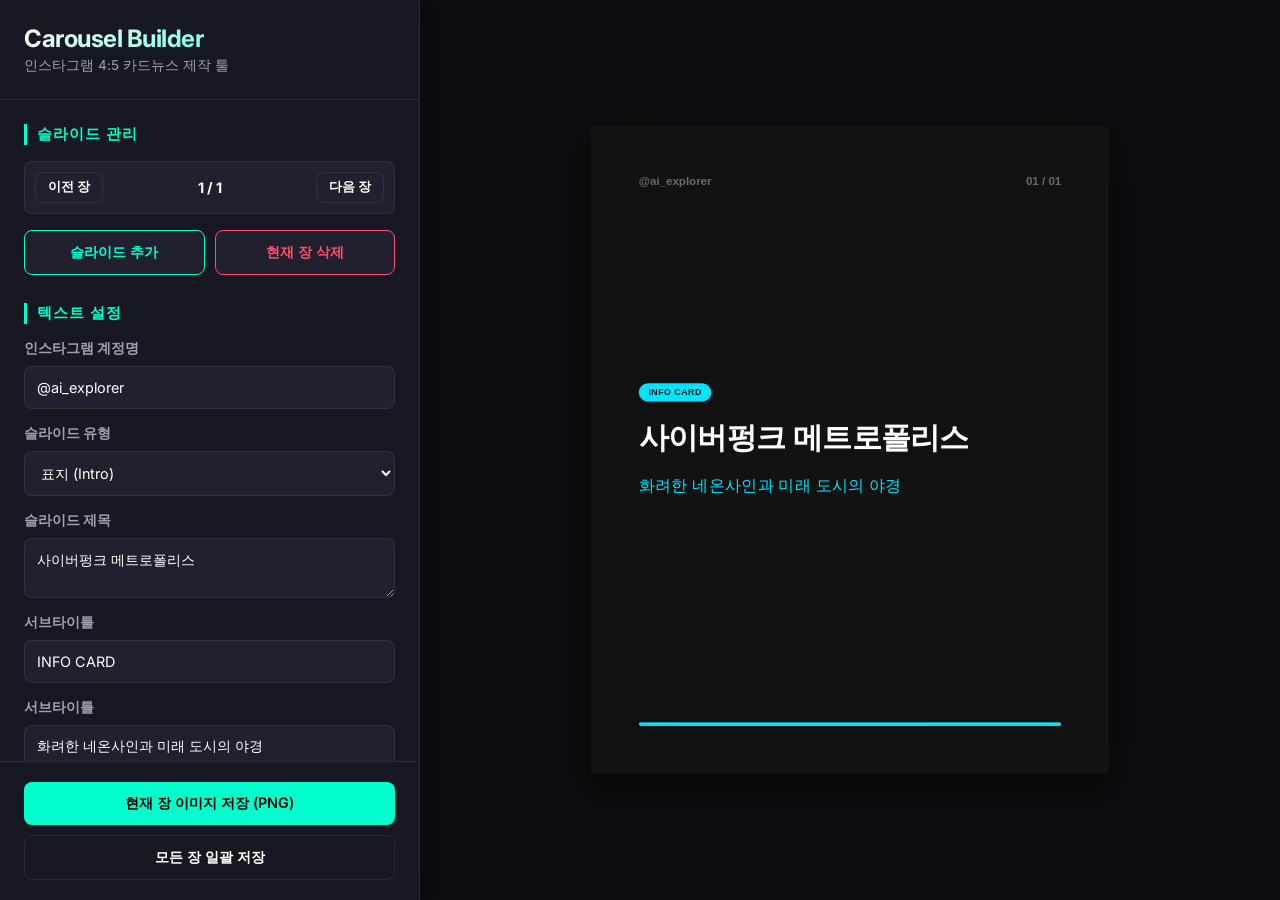
==== builder.html @ 4ca25dac "Add files via upload" ====
<!DOCTYPE html>
<html lang="ko">
<head>
  <meta charset="UTF-8">
  <meta name="viewport" content="width=device-width, initial-scale=1.0">
  <meta name="description" content="인스타그램 캐러셀 카드뉴스를 실시간으로 제작하고 이미지로 다운로드할 수 있는 전문 웹 빌더입니다.">
  <title>인스타그램 4:5 캐러셀 빌더</title>
  <!-- Google Fonts & Pretendard 폰트 불러오기 (한글/영문 고품질 폰트셋) -->
  <link rel="stylesheet" as="style" crossorigin href="https://cdn.jsdelivr.net/gh/orioncactus/pretendard@v1.3.9/dist/web/static/pretendard.min.css" />
  <link href="https://fonts.googleapis.com/css2?family=Inter:wght@300;400;600;700&family=Nanum+Myeongjo:wght@400;700;800&family=Playfair+Display:ital,wght@0,400..900;1,400..900&family=Roboto:wght@300;400;500;700&display=swap" rel="stylesheet">
  <!-- html2canvas 라이브러리 (DOM 캡처용) -->
  <script src="https://cdnjs.cloudflare.com/ajax/libs/html2canvas/1.4.1/html2canvas.min.js"></script>
  <!-- 전용 스타일시트 연결 -->
  <link rel="stylesheet" href="builder.css">
</head>
<body>
  <div class="app-layout">
    <!-- 왼쪽 조작/편집 패널 -->
    <aside class="editor-panel" aria-label="캐러셀 에디터">
      <header class="editor-header">
        <h1>Carousel Builder</h1>
        <p>인스타그램 4:5 카드뉴스 제작 툴</p>
      </header>

      <div class="editor-scroll">
        <!-- 1. 슬라이드 관리 -->
        <section class="editor-section">
          <h2>슬라이드 관리</h2>
          <div class="slide-navigation">
            <button type="button" id="prevSlideBtn" class="control-btn mini-btn">이전 장</button>
            <span id="slideIndicator">1 / 1</span>
            <button type="button" id="nextSlideBtn" class="control-btn mini-btn">다음 장</button>
          </div>
          <div class="slide-actions">
            <button type="button" id="addSlideBtn" class="control-btn action-btn">슬라이드 추가</button>
            <button type="button" id="deleteSlideBtn" class="control-btn delete-btn">현재 장 삭제</button>
          </div>
        </section>

        <!-- 2. 텍스트 설정 -->
        <section class="editor-section">
          <h2>텍스트 설정</h2>
          <div class="form-group">
            <label for="inputInstagramId">인스타그램 계정명</label>
            <input type="text" id="inputInstagramId" value="@ai_explorer" placeholder="@username">
          </div>
          <div class="form-group">
            <label for="selectSlideType">슬라이드 유형</label>
            <select id="selectSlideType">
              <option value="intro">표지 (Intro)</option>
              <option value="body" selected>본문 (Body)</option>
              <option value="outro">아웃트로 (Outro/CTA)</option>
            </select>
          </div>
          <div class="form-group">
            <label for="inputTitle">슬라이드 제목</label>
            <textarea id="inputTitle" rows="2" placeholder="핵심 제목을 적어주세요."></textarea>
          </div>
          <div class="form-group" id="bodyContentGroup">
            <label for="inputBody1">본문 문구 1</label>
            <textarea id="inputBody1" rows="2" placeholder="첫 번째 포인트를 적어주세요."></textarea>
            <label for="inputBody2" style="margin-top: 8px;">본문 문구 2</label>
            <textarea id="inputBody2" rows="2" placeholder="두 번째 포인트를 적어주세요."></textarea>
          </div>
          <div class="form-group hidden" id="introSubGroup">
            <label for="inputBadge">배지 텍스트 (표지 전용)</label>
            <input type="text" id="inputBadge" placeholder="INFO CARD">
            <label for="inputSubtitle" style="margin-top: 8px;">서브타이틀</label>
            <input type="text" id="inputSubtitle" placeholder="간단한 부가 설명을 적어주세요.">
          </div>
        </section>

        <!-- 3. 타이포그래피 & 배치 설정 -->
        <section class="editor-section">
          <h2>텍스트 스타일 & 배치</h2>
          <div class="form-group">
            <label for="selectFontFamily">폰트 글꼴</label>
            <select id="selectFontFamily">
              <option value="'Pretendard', sans-serif" selected>Pretendard (고딕)</option>
              <option value="'Inter', sans-serif">Inter (영문 추천)</option>
              <option value="'Nanum Myeongjo', serif">나눔명조 (명조체)</option>
              <option value="'Playfair Display', serif">Playfair Display (세리프)</option>
              <option value="'Roboto', sans-serif">Roboto</option>
            </select>
          </div>
          <div class="form-group">
            <label for="selectTextAlignment">문장 정렬</label>
            <select id="selectTextAlignment">
              <option value="left" selected>왼쪽 정렬</option>
              <option value="center">중앙 정렬</option>
              <option value="right">오른쪽 정렬</option>
            </select>
          </div>
          <div class="form-group">
            <label for="selectVerticalAlignment">수직 정렬 (상하 배치)</label>
            <select id="selectVerticalAlignment">
              <option value="flex-start">상단 배치</option>
              <option value="center" selected>중앙 배치</option>
              <option value="flex-end">하단 배치</option>
            </select>
          </div>
          <div class="form-group">
            <label for="selectContentBox">텍스트 박스 스타일</label>
            <select id="selectContentBox">
              <option value="none" selected>박스 없음 (기본)</option>
              <option value="glass">글래스모피즘 박스 적용</option>
            </select>
          </div>
          <div class="slider-group">
            <label for="inputTitleSize">제목 크기</label>
            <input type="range" id="inputTitleSize" min="30" max="100" value="48">
          </div>
          <div class="slider-group">
            <label for="inputBodySize">본문 크기</label>
            <input type="range" id="inputBodySize" min="16" max="60" value="34">
          </div>
          <div class="slider-group">
            <label for="inputContentOffsetY">상하 미세 위치</label>
            <input type="range" id="inputContentOffsetY" min="-250" max="250" value="0">
          </div>
        </section>

        <!-- 4. 디자인 테마 -->
          <div class="theme-grid">
            <button type="button" class="theme-btn active" data-theme="dark">Dark</button>
            <button type="button" class="theme-btn" data-theme="light">Light</button>
            <button type="button" class="theme-btn" data-theme="cyberpunk">Cyberpunk</button>
            <button type="button" class="theme-btn" data-theme="warm">Warm</button>
          </div>
        </section>

        <!-- 4. 이미지 및 로고 업로드 -->
        <section class="editor-section">
          <h2>미디어 리소스</h2>
          <div class="form-group">
            <label>배경 이미지 등록</label>
            <div class="file-dropzone" id="bgDropzone">
              <p>클릭하여 배경 이미지 첨부 (PNG/JPG)</p>
              <input type="file" id="bgFileInput" accept="image/*" class="hidden">
            </div>
            <!-- 배경 크기 및 위치 조정 도구 -->
            <div class="image-adjustments hidden" id="bgAdjustments">
              <div class="slider-group">
                <label for="bgScale">배경 크기</label>
                <input type="range" id="bgScale" min="100" max="250" value="100">
              </div>
              <div class="slider-group">
                <label for="bgOpacity">배경 투명도</label>
                <input type="range" id="bgOpacity" min="0" max="100" value="100">
              </div>
              <div class="slider-group">
                <label for="bgPositionX">가로 위치</label>
                <input type="range" id="bgPositionX" min="-100" max="100" value="0">
              </div>
              <div class="slider-group">
                <label for="bgPositionY">세로 위치</label>
                <input type="range" id="bgPositionY" min="-100" max="100" value="0">
              </div>
              <div class="slider-group" style="margin-top: 6px; border-top: 1px solid rgba(255,255,255,0.05); padding-top: 6px;">
                <label for="inputMatteColor">색상 매트</label>
                <input type="color" id="inputMatteColor" value="#000000" style="width:50px; height:28px; padding:0; border:none; cursor:pointer;">
              </div>
              <div class="slider-group">
                <label for="inputMatteOpacity">매트 투명도</label>
                <input type="range" id="inputMatteOpacity" min="0" max="100" value="0">
              </div>
              <button type="button" id="resetBgBtn" class="control-btn mini-btn">배경 리셋</button>
            </div>
          </div>

          <div class="form-group">
            <label>로고 이미지 등록</label>
            <div class="file-dropzone" id="logoDropzone">
              <p>클릭하여 브랜드 로고 첨부 (PNG 추천)</p>
              <input type="file" id="logoFileInput" accept="image/*" class="hidden">
            </div>
            <!-- 로고 크기 및 투명도 조정 도구 -->
            <div class="image-adjustments hidden" id="logoAdjustments">
              <div class="slider-group">
                <label for="logoScale">로고 크기</label>
                <input type="range" id="logoScale" min="30" max="150" value="70">
              </div>
              <div class="slider-group">
                <label for="logoOpacity">로고 투명도</label>
                <input type="range" id="logoOpacity" min="10" max="100" value="100">
              </div>
              <button type="button" id="resetLogoBtn" class="control-btn mini-btn">로고 제거</button>
            </div>
          </div>
        </section>
      </div>

      <!-- 저장 버튼 고정 영역 -->
      <footer class="editor-footer">
        <button type="button" id="downloadCurrentBtn" class="control-btn download-btn">현재 장 이미지 저장 (PNG)</button>
        <button type="button" id="downloadAllBtn" class="control-btn download-all-btn">모든 장 일괄 저장</button>
      </footer>
    </aside>

    <!-- 오른쪽 프리뷰 영역 -->
    <main class="preview-panel" aria-label="카드뉴스 프리뷰">
      <div class="preview-scale-wrapper">
        <!-- 인스타그램 4:5 규격 원본 카드 (1080x1350 고정 해상도로 html2canvas가 읽을 대상) -->
        <article class="carousel-card-export" id="captureCard">
          
          <!-- 카드뉴스 내부 배경 (업로드된 이미지 로드) -->
          <div class="card-bg" id="cardBgElement"></div>
          
          <!-- 색상 매트 오버레이 레이어 (신규) -->
          <div class="card-overlay" id="cardOverlayElement"></div>
          
          <!-- 상단 메타 영역 -->
          <header class="card-header">
            <span class="card-id" id="cardInstagramId">@ai_explorer</span>
            <span class="card-page" id="cardPageIndicator">01 / 01</span>
          </header>

          <!-- 중앙 메인 콘텐츠 영역 -->
          <div class="card-body">
            <!-- 1. 표지형 슬라이드 (Intro) -->
            <div class="slide-type-intro hidden" id="cardIntroView">
              <span class="card-badge">INFO CARD</span>
              <h2 class="card-title-intro" id="cardIntroTitle">메인 제목을 입력하세요</h2>
              <p class="card-subtitle" id="cardIntroSubtitle">이 카드를 넘기면 얻게 될 혜택이나 요약 기술</p>
            </div>

            <!-- 2. 본문형 슬라이드 (Body) -->
            <div class="slide-type-body" id="cardBodyView">
              <h2 class="card-title-body" id="cardBodyTitle">01. 핵심 개념/행동</h2>
              <ul class="card-content-list">
                <li id="cardBodyPoint1">
                  <span class="bullet"></span>
                  <span class="point-text">첫 번째 상세 내용을 에디터에 적어주세요.</span>
                </li>
                <li id="cardBodyPoint2">
                  <span class="bullet"></span>
                  <span class="point-text">두 번째 유용한 팁이나 데이터를 추가하세요.</span>
                </li>
              </ul>
            </div>

            <!-- 3. 결론형 슬라이드 (Outro) -->
            <div class="slide-type-outro hidden" id="cardOutroView">
              <h2 class="card-title-outro" id="cardOutroTitle">도움이 되셨나요?</h2>
              <p class="card-subtitle-outro" id="cardOutroSubtitle">좋아요와 저장으로 나중에 다시 확인하세요!</p>
              <div class="card-cta-btn">
                <span id="cardCtaText">이 정보 저장하기</span>
              </div>
            </div>
          </div>

          <!-- 로고 마크 배치 레이어 (사용자가 업로드 시 동적으로 이미지 소스 추가) -->
          <div class="card-logo-layer" id="cardLogoContainer">
            <img src="" alt="Brand Logo" class="hidden" id="cardLogoElement">
          </div>

          <!-- 하단 네비게이션 프로그레스 바 -->
          <footer class="card-footer">
            <div class="card-progress-bar">
              <div class="card-progress-fill" id="cardProgressFill" style="width: 100%;"></div>
            </div>
          </footer>

        </article>
      </div>
    </main>
  </div>

  <!-- 전용 스크립트 연결 -->
  <script src="builder.js"></script>
</body>
</html>
---- builder.css ----
/* 글로벌 다크 스타일 정의 */
:root {
  --bg-app: #0e0e12;
  --bg-panel: #181822;
  --bg-card: #20202e;
  --border-color: rgba(255, 255, 255, 0.08);
  --text-main: #ffffff;
  --text-muted: #a0a0b0;
  --accent: #00ffcc; /* 네온 민트 */
  --accent-hover: #00e5bb;
  --danger: #ff4d6d;
  --panel-width: 420px;
}

* {
  margin: 0;
  padding: 0;
  box-sizing: border-box;
}

body {
  background-color: var(--bg-app);
  color: var(--text-main);
  font-family: 'Pretendard', 'Inter', sans-serif;
  height: 100vh;
  overflow: hidden;
}

/* 전체 앱 레이아웃 */
.app-layout {
  display: flex;
  width: 100%;
  height: 100vh;
}

/* 1. 에디터 패널 (좌측) */
.editor-panel {
  width: var(--panel-width);
  height: 100%;
  background-color: var(--bg-panel);
  border-right: 1px solid var(--border-color);
  display: flex;
  flex-direction: column;
  flex-shrink: 0;
  z-index: 10;
  box-shadow: 10px 0 30px rgba(0, 0, 0, 0.3);
}

.editor-header {
  padding: 24px;
  border-bottom: 1px solid var(--border-color);
}

.editor-header h1 {
  font-size: 1.5rem;
  font-weight: 700;
  letter-spacing: -0.5px;
  background: linear-gradient(135deg, #fff 0%, var(--accent) 100%);
  -webkit-background-clip: text;
  -webkit-text-fill-color: transparent;
}

.editor-header p {
  font-size: 0.85rem;
  color: var(--text-muted);
  margin-top: 4px;
}

/* 에디터 내부 스크롤 영역 */
.editor-scroll {
  flex: 1;
  overflow-y: auto;
  padding: 24px;
  display: flex;
  flex-direction: column;
  gap: 28px;
}

/* 에디터 세션별 공통 스타일 */
.editor-section {
  display: flex;
  flex-direction: column;
  gap: 16px;
}

.editor-section h2 {
  font-size: 0.95rem;
  font-weight: 600;
  text-transform: uppercase;
  letter-spacing: 1px;
  color: var(--accent);
  border-left: 3px solid var(--accent);
  padding-left: 10px;
}

/* 폼 요소 스타일 */
.form-group {
  display: flex;
  flex-direction: column;
  gap: 8px;
}

.form-group label {
  font-size: 0.85rem;
  font-weight: 600;
  color: var(--text-muted);
}

.form-group input[type="text"],
.form-group select,
.form-group textarea {
  width: 100%;
  background-color: var(--bg-card);
  border: 1px solid var(--border-color);
  border-radius: 8px;
  color: #fff;
  padding: 12px;
  font-family: inherit;
  font-size: 0.9rem;
  outline: none;
  transition: border-color 0.2s ease, box-shadow 0.2s ease;
}

.form-group input[type="text"]:focus,
.form-group select:focus,
.form-group textarea:focus {
  border-color: var(--accent);
  box-shadow: 0 0 8px rgba(0, 255, 204, 0.15);
}

.form-group textarea {
  resize: vertical;
}

.hidden {
  display: none !important;
}

/* 슬라이드 네비게이션 제어기 */
.slide-navigation {
  display: flex;
  align-items: center;
  justify-content: space-between;
  background-color: var(--bg-card);
  padding: 10px;
  border-radius: 8px;
  border: 1px solid var(--border-color);
}

#slideIndicator {
  font-size: 0.9rem;
  font-weight: 700;
  color: #fff;
}

.slide-actions {
  display: grid;
  grid-template-columns: 1fr 1fr;
  gap: 10px;
}

/* 공통 컨트롤 버튼 */
.control-btn {
  background-color: var(--bg-card);
  border: 1px solid var(--border-color);
  color: #fff;
  border-radius: 8px;
  padding: 12px;
  font-family: inherit;
  font-size: 0.9rem;
  font-weight: 600;
  cursor: pointer;
  transition: all 0.2s ease;
  outline: none;
  display: flex;
  align-items: center;
  justify-content: center;
}

.control-btn:hover {
  background-color: rgba(255, 255, 255, 0.05);
}

.mini-btn {
  padding: 6px 12px;
  font-size: 0.8rem;
}

.action-btn {
  border-color: var(--accent);
  color: var(--accent);
}

.action-btn:hover {
  background-color: rgba(0, 255, 204, 0.08);
}

.delete-btn {
  border-color: var(--danger);
  color: var(--danger);
}

.delete-btn:hover {
  background-color: rgba(255, 77, 109, 0.08);
}

/* 테마 선택 그리드 */
.theme-grid {
  display: grid;
  grid-template-columns: repeat(2, 1fr);
  gap: 10px;
}

.theme-btn {
  background-color: var(--bg-card);
  border: 1px solid var(--border-color);
  color: var(--text-muted);
  border-radius: 8px;
  padding: 12px;
  font-size: 0.85rem;
  font-weight: 600;
  cursor: pointer;
  transition: all 0.2s ease;
}

.theme-btn:hover {
  color: #fff;
  background-color: rgba(255, 255, 255, 0.05);
}

.theme-btn.active {
  border-color: var(--accent);
  color: var(--accent);
  background-color: rgba(0, 255, 204, 0.05);
}

/* 미디어 드롭존 파일 선택기 */
.file-dropzone {
  border: 2px dashed rgba(255, 255, 255, 0.15);
  border-radius: 8px;
  padding: 20px;
  text-align: center;
  cursor: pointer;
  transition: all 0.2s ease;
  background-color: rgba(255, 255, 255, 0.01);
}

.file-dropzone p {
  font-size: 0.8rem;
  color: var(--text-muted);
  line-height: 1.4;
}

.file-dropzone:hover {
  border-color: var(--accent);
  background-color: rgba(0, 255, 204, 0.02);
}

.file-dropzone.dragover {
  border-color: var(--accent);
  background-color: rgba(0, 255, 204, 0.06);
}

/* 이미지 위치/비율 수동 조절 영역 */
.image-adjustments {
  background-color: rgba(255, 255, 255, 0.02);
  padding: 12px;
  border-radius: 8px;
  border: 1px solid var(--border-color);
  display: flex;
  flex-direction: column;
  gap: 12px;
  margin-top: 8px;
}

.slider-group {
  display: flex;
  align-items: center;
  justify-content: space-between;
  gap: 10px;
}

.slider-group label {
  font-size: 0.75rem;
  width: 60px;
  flex-shrink: 0;
}

.slider-group input[type="range"] {
  flex: 1;
  accent-color: var(--accent);
  cursor: pointer;
}

/* 에디터 하단 버튼 고정 패널 */
.editor-footer {
  padding: 20px 24px;
  border-top: 1px solid var(--border-color);
  background-color: var(--bg-panel);
  display: flex;
  flex-direction: column;
  gap: 10px;
}

.download-btn {
  background-color: var(--accent);
  color: #000;
  border: none;
}

.download-btn:hover {
  background-color: var(--accent-hover);
  box-shadow: 0 4px 15px rgba(0, 255, 204, 0.3);
}

.download-all-btn {
  background-color: transparent;
  border: 1px solid var(--border-color);
  color: #fff;
}

.download-all-btn:hover {
  background-color: rgba(255, 255, 255, 0.05);
}


/* 2. 프리뷰 패널 (우측) */
.preview-panel {
  flex: 1;
  height: 100%;
  display: flex;
  align-items: center;
  justify-content: center;
  background-color: var(--bg-app);
  position: relative;
  overflow: auto;
}

/* 프리뷰 축소 래퍼 (실제 1080x1350 카드를 화면 크기에 맞춰 scale 다운) */
.preview-scale-wrapper {
  transform: scale(0.48); /* 화면 규격에 맞춰 비율 축소 */
  transform-origin: center center;
  width: 1080px;
  height: 1350px;
  flex-shrink: 0;
  display: flex;
  align-items: center;
  justify-content: center;
}

/* 인스타그램 내보내기용 원본 카드 (1080x1350) */
.carousel-card-export {
  position: relative;
  width: 1080px;
  height: 1350px;
  background-color: #121212;
  overflow: hidden;
  display: flex;
  flex-direction: column;
  justify-content: space-between;
  padding: 100px;
  box-shadow: 0 30px 80px rgba(0, 0, 0, 0.6);
  z-index: 1;
}

/* 업로드 배경 이미지 처리 */
.card-bg {
  position: absolute;
  top: 0;
  left: 0;
  width: 100%;
  height: 100%;
  background-size: cover;
  background-position: center;
  z-index: -1;
  transition: transform 0.1s ease;
}

/* 상단 메타 영역 */
.card-header {
  display: flex;
  justify-content: space-between;
  align-items: center;
  width: 100%;
  z-index: 5;
}

.card-id {
  font-size: 1.5rem;
  font-weight: 600;
  opacity: 0.75;
}

.card-page {
  font-size: 1.5rem;
  font-weight: 600;
  opacity: 0.75;
}

/* 중앙 콘텐츠 컨테이너 */
.card-body {
  flex: 1;
  display: flex;
  flex-direction: column;
  justify-content: center;
  width: 100%;
  z-index: 5;
  margin: 60px 0;
}

/* 1. 표지 (Intro) */
.slide-type-intro {
  display: flex;
  flex-direction: column;
  align-items: flex-start;
  gap: 36px;
}

.card-badge {
  display: inline-block;
  padding: 8px 20px;
  border-radius: 40px;
  font-size: 1.15rem;
  font-weight: 700;
  letter-spacing: 1px;
}

.card-title-intro {
  font-size: 4rem;
  font-weight: 800;
  line-height: 1.25;
  letter-spacing: -1px;
  word-break: keep-all;
}

.card-subtitle {
  font-size: 1.8rem;
  font-weight: 500;
  line-height: 1.5;
  word-break: keep-all;
}

/* 2. 본문 (Body) */
.slide-type-body {
  display: flex;
  flex-direction: column;
  gap: 60px;
}

.card-title-body {
  font-size: 3rem;
  font-weight: 800;
  line-height: 1.2;
  word-break: keep-all;
}

.card-content-list {
  list-style: none;
  display: flex;
  flex-direction: column;
  gap: 40px;
}

.card-content-list li {
  display: flex;
  align-items: flex-start;
  gap: 24px;
}

.card-content-list li .bullet {
  width: 16px;
  height: 16px;
  border-radius: 4px;
  margin-top: 14px;
  flex-shrink: 0;
}

.card-content-list li .point-text {
  font-size: 2.1rem;
  line-height: 1.55;
  font-weight: 500;
  word-break: keep-all;
}

/* 3. 결론 (Outro) */
.slide-type-outro {
  display: flex;
  flex-direction: column;
  align-items: flex-start;
  gap: 36px;
}

.card-title-outro {
  font-size: 4rem;
  font-weight: 800;
  line-height: 1.25;
}

.card-subtitle-outro {
  font-size: 2.2rem;
  font-weight: 500;
  line-height: 1.5;
}

.card-cta-btn {
  display: inline-flex;
  align-items: center;
  justify-content: center;
  padding: 24px 50px;
  border-radius: 12px;
  font-size: 1.7rem;
  font-weight: 700;
  margin-top: 40px;
  border-width: 3px;
  border-style: solid;
}

/* 하단 프로그레스 바 */
.card-footer {
  width: 100%;
  z-index: 5;
}

.card-progress-bar {
  width: 100%;
  height: 8px;
  border-radius: 4px;
  overflow: hidden;
}

.card-progress-fill {
  height: 100%;
  border-radius: 4px;
  transition: width 0.3s ease;
}

/* 브랜드 로고 레이어 */
.card-logo-layer {
  position: absolute;
  bottom: 120px;
  right: 100px;
  z-index: 10;
}

.card-logo-layer img {
  max-width: 150px;
  max-height: 80px;
  object-fit: contain;
  transition: all 0.2s ease;
}


/* ==========================================================================
   디자인 테마별 상세 색상 매칭 (인스타그램 카드뉴스 원본 적용)
   ========================================================================== */

/* 1. DARK THEME */
.carousel-card-export[data-theme="dark"] {
  background-color: #121212;
}
.carousel-card-export[data-theme="dark"] .card-id,
.carousel-card-export[data-theme="dark"] .card-page {
  color: #888888;
}
.carousel-card-export[data-theme="dark"] .card-title-intro,
.carousel-card-export[data-theme="dark"] .card-title-body,
.carousel-card-export[data-theme="dark"] .card-title-outro,
.carousel-card-export[data-theme="dark"] .point-text,
.carousel-card-export[data-theme="dark"] .card-subtitle-outro {
  color: #ffffff;
}
.carousel-card-export[data-theme="dark"] .card-badge {
  background-color: #00E5FF;
  color: #121212;
}
.carousel-card-export[data-theme="dark"] .card-subtitle {
  color: #00E5FF;
}
.carousel-card-export[data-theme="dark"] .bullet {
  background-color: #00E5FF;
}
.carousel-card-export[data-theme="dark"] .card-cta-btn {
  border-color: #00E5FF;
  color: #ffffff;
}
.carousel-card-export[data-theme="dark"] .card-progress-bar {
  background-color: #333333;
}
.carousel-card-export[data-theme="dark"] .card-progress-fill {
  background-color: #00E5FF;
}

/* 2. LIGHT THEME */
.carousel-card-export[data-theme="light"] {
  background-color: #F8F9FA;
}
.carousel-card-export[data-theme="light"] .card-id,
.carousel-card-export[data-theme="light"] .card-page {
  color: #757575;
}
.carousel-card-export[data-theme="light"] .card-title-intro,
.carousel-card-export[data-theme="light"] .card-title-body,
.carousel-card-export[data-theme="light"] .card-title-outro,
.carousel-card-export[data-theme="light"] .point-text,
.carousel-card-export[data-theme="light"] .card-subtitle-outro {
  color: #1A1A1A;
}
.carousel-card-export[data-theme="light"] .card-badge {
  background-color: #6C5CE7;
  color: #ffffff;
}
.carousel-card-export[data-theme="light"] .card-subtitle {
  color: #6C5CE7;
}
.carousel-card-export[data-theme="light"] .bullet {
  background-color: #6C5CE7;
}
.carousel-card-export[data-theme="light"] .card-cta-btn {
  border-color: #6C5CE7;
  color: #1A1A1A;
}
.carousel-card-export[data-theme="light"] .card-progress-bar {
  background-color: #E0E0E0;
}
.carousel-card-export[data-theme="light"] .card-progress-fill {
  background-color: #6C5CE7;
}

/* 3. CYBERPUNK THEME */
.carousel-card-export[data-theme="cyberpunk"] {
  background-color: #0F0C1B;
}
.carousel-card-export[data-theme="cyberpunk"] .card-id,
.carousel-card-export[data-theme="cyberpunk"] .card-page {
  color: #6F6C85;
}
.carousel-card-export[data-theme="cyberpunk"] .card-title-intro,
.carousel-card-export[data-theme="cyberpunk"] .card-title-body,
.carousel-card-export[data-theme="cyberpunk"] .card-title-outro,
.carousel-card-export[data-theme="cyberpunk"] .point-text,
.carousel-card-export[data-theme="cyberpunk"] .card-subtitle-outro {
  color: #00FFCC;
}
.carousel-card-export[data-theme="cyberpunk"] .card-badge {
  background-color: #FF007F;
  color: #0F0C1B;
}
.carousel-card-export[data-theme="cyberpunk"] .card-subtitle {
  color: #FF007F;
}
.carousel-card-export[data-theme="cyberpunk"] .bullet {
  background-color: #FF007F;
}
.carousel-card-export[data-theme="cyberpunk"] .card-cta-btn {
  border-color: #FF007F;
  color: #00FFCC;
}
.carousel-card-export[data-theme="cyberpunk"] .card-progress-bar {
  background-color: #252131;
}
.carousel-card-export[data-theme="cyberpunk"] .card-progress-fill {
  background-color: #FF007F;
}

/* 4. WARM THEME */
.carousel-card-export[data-theme="warm"] {
  background-color: #FAF5EF;
}
.carousel-card-export[data-theme="warm"] .card-id,
.carousel-card-export[data-theme="warm"] .card-page {
  color: #8A817C;
}
.carousel-card-export[data-theme="warm"] .card-title-intro,
.carousel-card-export[data-theme="warm"] .card-title-body,
.carousel-card-export[data-theme="warm"] .card-title-outro,
.carousel-card-export[data-theme="warm"] .point-text,
.carousel-card-export[data-theme="warm"] .card-subtitle-outro {
  color: #2D3436;
}
.carousel-card-export[data-theme="warm"] .card-badge {
  background-color: #E17055;
  color: #ffffff;
}
.carousel-card-export[data-theme="warm"] .card-subtitle {
  color: #E17055;
}
.carousel-card-export[data-theme="warm"] .bullet {
  background-color: #E17055;
}
.carousel-card-export[data-theme="warm"] .card-cta-btn {
  border-color: #E17055;
  color: #2D3436;
}
.carousel-card-export[data-theme="warm"] .card-progress-bar {
  background-color: #E6DFD5;
}
.carousel-card-export[data-theme="warm"] .card-progress-fill {
  background-color: #E17055;
}


/* ==========================================================================
   에디터 스크롤바 디자인 및 반응형 브라우저 처리
   ========================================================================== */

.editor-scroll::-webkit-scrollbar {
  width: 6px;
}

.editor-scroll::-webkit-scrollbar-track {
  background: transparent;
}

.editor-scroll::-webkit-scrollbar-thumb {
  background: rgba(255, 255, 255, 0.15);
  border-radius: 4px;
}

.editor-scroll::-webkit-scrollbar-thumb:hover {
  background: rgba(255, 255, 255, 0.3);
}

@media (max-height: 800px) {
  .preview-scale-wrapper {
    transform: scale(0.38); /* 브라우저 세로 폭이 좁은 경우 더 축소 */
  }
}

@media (max-width: 900px) {
  .app-layout {
    flex-direction: column;
    overflow-y: auto;
    height: auto;
  }
  .editor-panel {
    width: 100%;
    height: auto;
  }
  .preview-panel {
    height: 600px;
  }
}

/* 텍스트 정렬 및 배치 스타일 확장 */
.carousel-card-export.align-left .card-body {
  align-items: flex-start;
  text-align: left;
}
.carousel-card-export.align-left .card-content-list {
  align-items: flex-start;
}

.carousel-card-export.align-center .card-body {
  align-items: center;
  text-align: center;
}
.carousel-card-export.align-center .card-content-list {
  align-items: center;
}
.carousel-card-export.align-center .slide-type-intro,
.carousel-card-export.align-center .slide-type-body,
.carousel-card-export.align-center .slide-type-outro {
  align-items: center;
}

.carousel-card-export.align-right .card-body {
  align-items: flex-end;
  text-align: right;
}
.carousel-card-export.align-right .card-content-list {
  align-items: flex-end;
}
.carousel-card-export.align-right .slide-type-intro,
.carousel-card-export.align-right .slide-type-body,
.carousel-card-export.align-right .slide-type-outro {
  align-items: flex-end;
}

/* 색상 매트 오버레이 레이어 */
.card-overlay {
  position: absolute;
  top: 0;
  left: 0;
  width: 100%;
  height: 100%;
  z-index: 2; /* 배경 바로 위 */
  pointer-events: none;
}

/* 콘텐츠 글래스모피즘 박스 프레임 */
.card-body.content-box-glass {
  background: rgba(255, 255, 255, 0.05);
  backdrop-filter: blur(25px);
  -webkit-backdrop-filter: blur(25px);
  border: 3px solid rgba(255, 255, 255, 0.08);
  border-radius: 30px;
  padding: 60px 80px;
  box-shadow: 0 30px 60px rgba(0, 0, 0, 0.35);
  transition: all 0.3s ease;
}

/* Light 테마일 때 글래스모피즘 가독성 보조 (글씨가 흰색 계열일 수 있으므로 박스를 어둡게 대비) */
.carousel-card-export[data-theme="light"] .card-body.content-box-glass {
  background: rgba(0, 0, 0, 0.04);
  border-color: rgba(0, 0, 0, 0.06);
  box-shadow: 0 20px 40px rgba(0, 0, 0, 0.1);
}
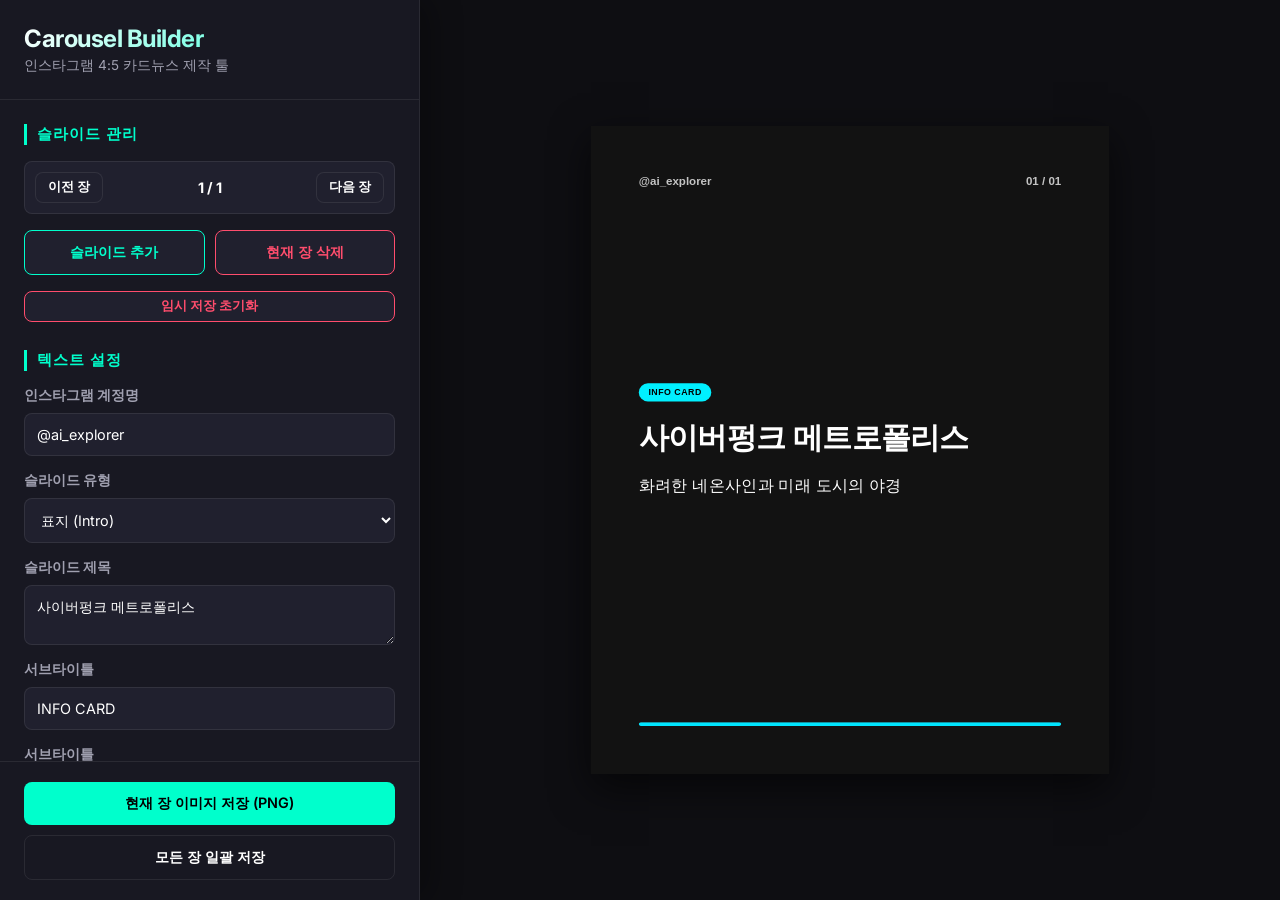
==== commit ae16623c: "Add files via upload" ====
--- a/builder.html
+++ b/builder.html
@@ -35,6 +35,7 @@
             <button type="button" id="addSlideBtn" class="control-btn action-btn">슬라이드 추가</button>
             <button type="button" id="deleteSlideBtn" class="control-btn delete-btn">현재 장 삭제</button>
           </div>
+          <button type="button" id="clearStorageBtn" class="control-btn delete-btn mini-btn" style="width: 100%;">임시 저장 초기화</button>
         </section>
 
         <!-- 2. 텍스트 설정 -->
@@ -83,6 +84,13 @@
               <option value="'Roboto', sans-serif">Roboto</option>
             </select>
           </div>
+          <div class="form-group" style="margin-bottom: 6px;">
+            <label>로컬 폰트 추가 (.ttf/.otf)</label>
+            <div class="file-dropzone" id="fontDropzone" style="padding: 10px; min-height: auto;">
+              <p style="font-size: 0.75rem; color: var(--text-muted);">클릭하여 폰트 파일 등록</p>
+              <input type="file" id="fontFileInput" accept=".ttf,.otf" class="hidden">
+            </div>
+          </div>
           <div class="form-group">
             <label for="selectTextAlignment">문장 정렬</label>
             <select id="selectTextAlignment">
@@ -104,7 +112,19 @@
             <select id="selectContentBox">
               <option value="none" selected>박스 없음 (기본)</option>
               <option value="glass">글래스모피즘 박스 적용</option>
-            </select>
+              <option value="card">Card (불투명 어두운 카드)</option>
+              <option value="stripe">Stripe (하단 가로 띠형)</option>
+            </select>
+          </div>
+          <div class="form-group" style="display: flex; gap: 12px; margin-top: 8px;">
+            <div style="flex: 1;">
+              <label for="inputTextColor">기본 글자 색상</label>
+              <input type="color" id="inputTextColor" value="#ffffff" style="width: 100%; height: 36px; padding: 0; border: none; cursor: pointer; background: transparent;">
+            </div>
+            <div style="flex: 1;">
+              <label for="inputAccentColor">강조 글자 색상</label>
+              <input type="color" id="inputAccentColor" value="#00f0ff" style="width: 100%; height: 36px; padding: 0; border: none; cursor: pointer; background: transparent;">
+            </div>
           </div>
           <div class="slider-group">
             <label for="inputTitleSize">제목 크기</label>
--- a/builder.css
+++ b/builder.css
@@ -805,3 +805,76 @@
   border-color: rgba(0, 0, 0, 0.06);
   box-shadow: 0 20px 40px rgba(0, 0, 0, 0.1);
 }
+
+/* 하이라이트 단어 강조 스타일 */
+.highlight-text {
+  color: var(--accent) !important;
+  font-weight: 800;
+}
+.carousel-card-export[data-theme="light"] .highlight-text {
+  color: #6C5CE7 !important; /* light 테마는 보라색 강조 */
+}
+.carousel-card-export[data-theme="warm"] .highlight-text {
+  color: #E17055 !important; /* warm 테마는 오렌지 강조 */
+}
+
+/* 불투명 카드 텍스트 박스 스타일 */
+.card-body.content-box-card {
+  background-color: rgba(18, 18, 24, 0.96);
+  border: 3px solid rgba(255, 255, 255, 0.06);
+  border-radius: 30px;
+  padding: 60px 80px;
+  margin: 60px 0;
+  box-shadow: 0 30px 60px rgba(0, 0, 0, 0.5);
+  transition: all 0.3s ease;
+}
+.carousel-card-export[data-theme="light"] .card-body.content-box-card {
+  background-color: rgba(255, 255, 255, 0.98);
+  border-color: rgba(0, 0, 0, 0.06);
+  box-shadow: 0 20px 40px rgba(0, 0, 0, 0.1);
+}
+
+/* 하단 띠 텍스트 박스 스타일 */
+.card-body.content-box-stripe {
+  position: absolute;
+  bottom: 120px;
+  left: 0;
+  width: 100%;
+  background: linear-gradient(to top, rgba(12, 12, 20, 0.95) 0%, rgba(12, 12, 20, 0.8) 75%, rgba(12, 12, 20, 0) 100%);
+  padding: 80px 100px 80px 100px;
+  margin: 0;
+  border-radius: 0;
+  border: none;
+  box-shadow: none;
+  transition: all 0.3s ease;
+}
+.carousel-card-export[data-theme="light"] .card-body.content-box-stripe {
+  background: linear-gradient(to top, rgba(248, 249, 250, 0.96) 0%, rgba(248, 249, 250, 0.8) 75%, rgba(248, 249, 250, 0) 100%);
+}
+
+/* 사용자 정의 글자 및 강조 색상 동적 매핑 */
+.carousel-card-export {
+  --card-text-color: #ffffff;
+  --card-accent-color: #00f0ff;
+}
+
+.carousel-card-export .card-title-intro,
+.carousel-card-export .card-subtitle,
+.carousel-card-export .card-title-body,
+.carousel-card-export .point-text,
+.carousel-card-export .card-title-outro,
+.carousel-card-export .card-subtitle-outro,
+.carousel-card-export .card-page,
+.carousel-card-export .card-id,
+.carousel-card-export #cardCtaText {
+  color: var(--card-text-color) !important;
+}
+
+.carousel-card-export .highlight-text {
+  color: var(--card-accent-color) !important;
+}
+
+.carousel-card-export .card-badge {
+  background-color: var(--card-accent-color) !important;
+  color: #000000 !important; /* 가독성을 위한 강제 검정 글씨 */
+}
